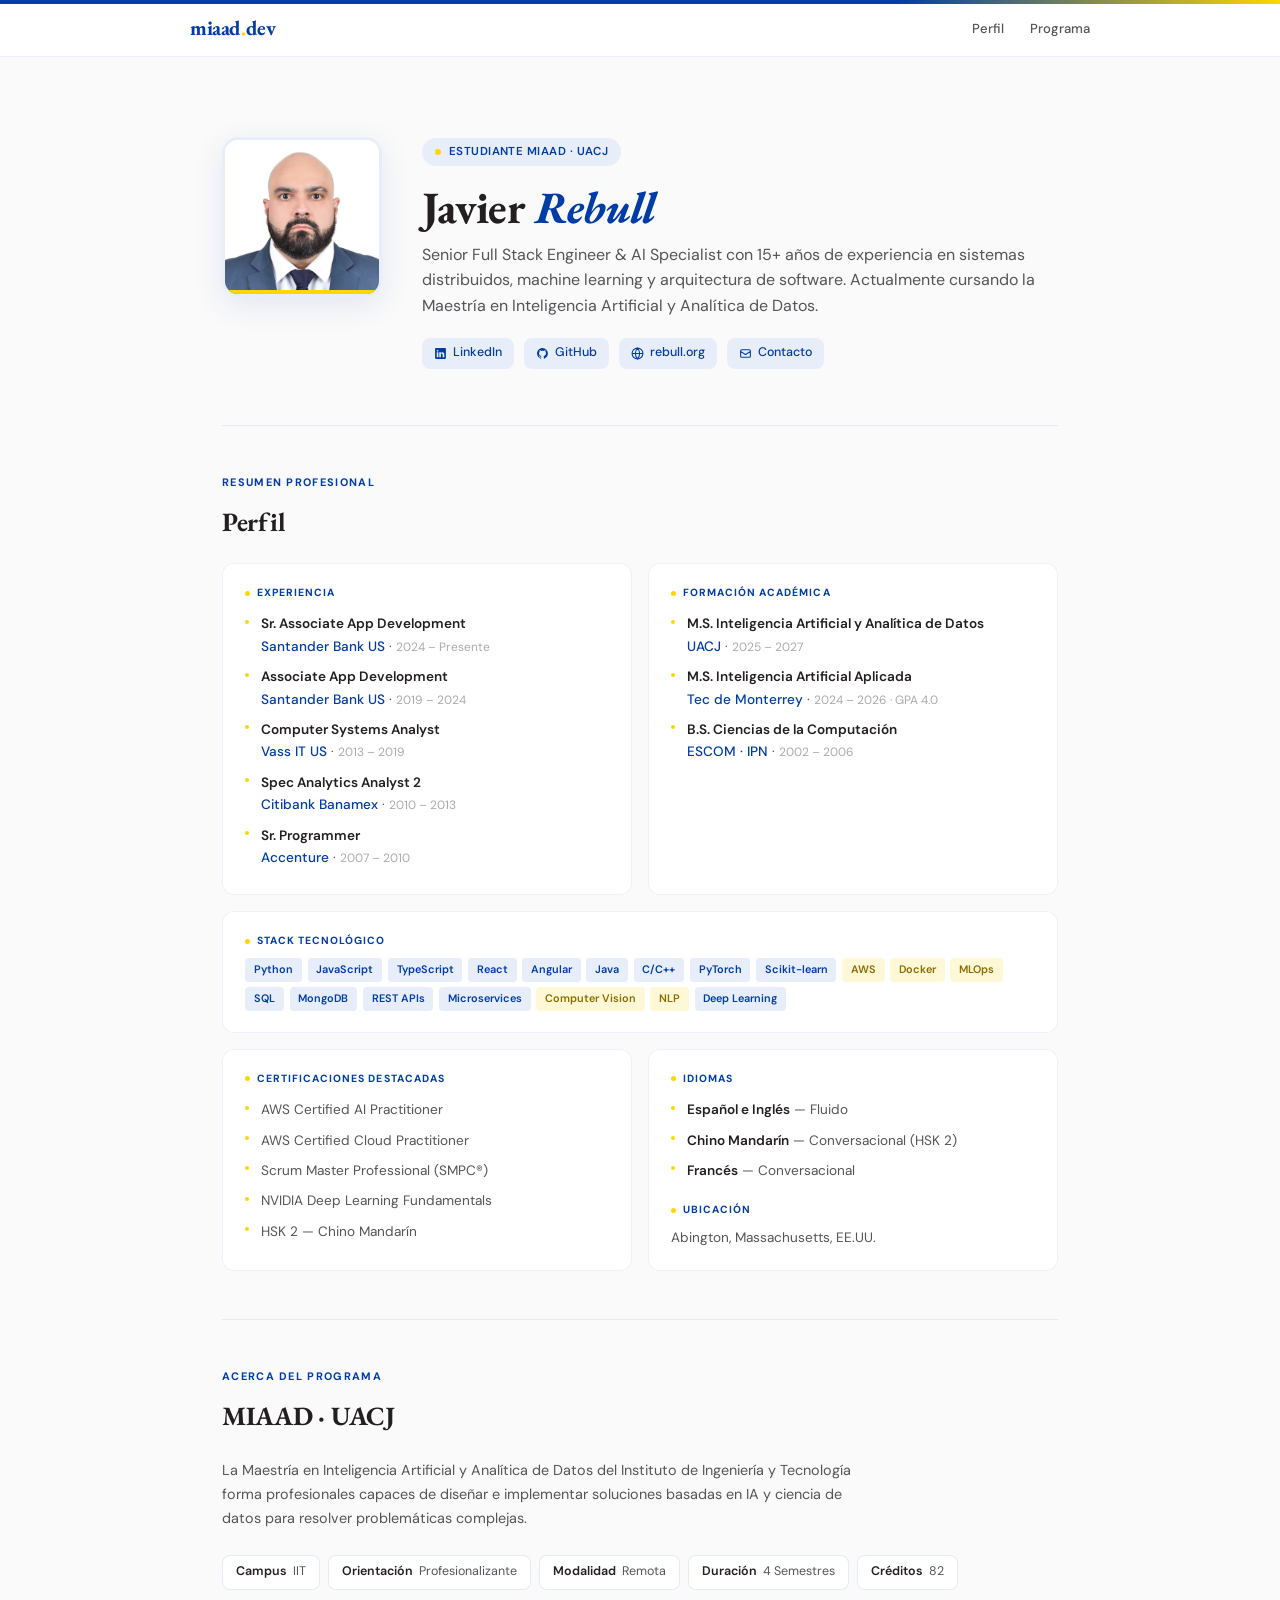
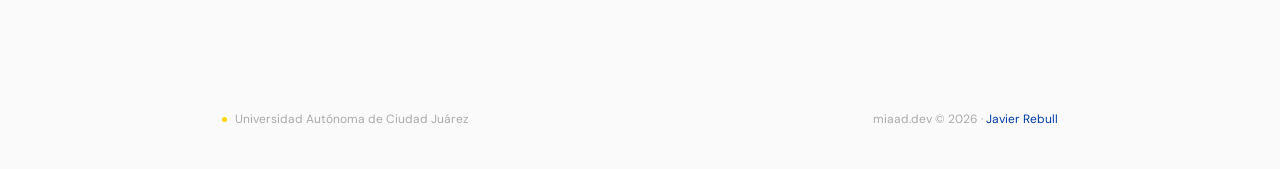
==== index.html @ 3fabf7e1 "Initial commit: miaad.dev landing page" ====
<!DOCTYPE html>
<html lang="es">
<head>
  <meta charset="UTF-8">
  <meta name="viewport" content="width=device-width, initial-scale=1.0">
  <title>Javier Rebull — miaad.dev</title>
  <meta name="description" content="Javier Rebull · Estudiante MIAAD · UACJ">
  <link rel="preconnect" href="https://fonts.googleapis.com">
  <link href="https://fonts.googleapis.com/css2?family=EB+Garamond:ital,wght@0,400;0,600;0,700;1,400&family=DM+Sans:wght@400;500;600;700&display=swap" rel="stylesheet">
  <style>
    :root {
      --azul:        #003CA6;
      --azul-dark:   #002B7A;
      --azul-light:  #E8EEF9;
      --amarillo:    #FFD600;
      --amarillo-soft:#FFF8D6;
      --gris:        #555559;
      --negro:       #231F20;
      --bg:          #FAFAFA;
      --surface:     #FFFFFF;
    }

    *, *::before, *::after { margin: 0; padding: 0; box-sizing: border-box; }
    html { scroll-behavior: smooth; }

    body {
      font-family: 'DM Sans', sans-serif;
      color: var(--negro);
      background: var(--bg);
      line-height: 1.6;
      -webkit-font-smoothing: antialiased;
    }

    /* ── Top accent ── */
    .topbar {
      position: fixed; top: 0; left: 0; right: 0; z-index: 100;
      height: 4px;
      background: linear-gradient(90deg, var(--azul) 0%, var(--azul) 70%, var(--amarillo) 100%);
    }

    /* ── Header ── */
    header {
      position: sticky; top: 0; z-index: 90;
      background: rgba(255,255,255,0.92);
      backdrop-filter: blur(16px);
      -webkit-backdrop-filter: blur(16px);
      border-bottom: 1px solid rgba(0,60,166,0.08);
      padding: 0 2rem;
    }
    nav {
      max-width: 900px; margin: 0 auto;
      display: flex; align-items: center; justify-content: space-between;
      height: 56px;
    }
    .logo {
      font-family: 'EB Garamond', serif;
      font-size: 1.3rem; font-weight: 700;
      color: var(--azul); text-decoration: none; letter-spacing: -0.02em;
    }
    .logo span { color: var(--amarillo); }

    .nav-links { display: flex; gap: 1.6rem; list-style: none; }
    .nav-links a {
      font-size: 0.82rem; font-weight: 500;
      color: var(--gris); text-decoration: none; transition: color 0.2s;
    }
    .nav-links a:hover { color: var(--azul); }

    /* ── Hero / Profile ── */
    .hero {
      max-width: 900px; margin: 0 auto;
      padding: 5rem 2rem 3.5rem;
      display: grid;
      grid-template-columns: 160px 1fr;
      gap: 2.5rem;
      align-items: start;
    }

    .photo-wrapper {
      width: 160px; height: 160px;
      border-radius: 16px;
      overflow: hidden;
      border: 3px solid var(--azul-light);
      box-shadow: 0 8px 30px rgba(0,60,166,0.10);
      position: relative;
    }
    .photo-wrapper::after {
      content: '';
      position: absolute; bottom: 0; left: 0; right: 0;
      height: 4px;
      background: var(--amarillo);
    }
    .photo-wrapper img {
      width: 100%; height: 100%; object-fit: cover; display: block;
    }

    .hero-text .hero-badge {
      display: inline-flex; align-items: center; gap: 0.5rem;
      background: var(--azul-light); color: var(--azul);
      font-size: 0.72rem; font-weight: 600;
      padding: 0.3rem 0.8rem; border-radius: 100px;
      margin-bottom: 1rem;
      letter-spacing: 0.04em; text-transform: uppercase;
    }
    .hero-badge::before {
      content: ''; width: 6px; height: 6px;
      background: var(--amarillo); border-radius: 50%;
    }

    .hero-text h1 {
      font-family: 'EB Garamond', serif;
      font-size: clamp(2rem, 4.5vw, 2.8rem);
      font-weight: 700; color: var(--negro);
      line-height: 1.15; letter-spacing: -0.02em;
      margin-bottom: 0.5rem;
    }
    .hero-text h1 em { font-style: italic; color: var(--azul); }

    .hero-subtitle {
      font-size: 1rem; color: var(--gris); margin-bottom: 1.2rem;
    }

    .hero-links {
      display: flex; flex-wrap: wrap; gap: 0.6rem;
    }
    .hero-links a {
      display: inline-flex; align-items: center; gap: 0.4rem;
      font-size: 0.78rem; font-weight: 500;
      color: var(--azul); text-decoration: none;
      background: var(--azul-light);
      padding: 0.35rem 0.75rem; border-radius: 8px;
      transition: background 0.2s, color 0.2s;
    }
    .hero-links a:hover { background: var(--azul); color: #fff; }
    .hero-links a svg { width: 13px; height: 13px; }

    /* ── Shared ── */
    .wrapper { max-width: 900px; margin: 0 auto; padding: 0 2rem; }
    .divider hr { border: none; height: 1px; background: rgba(0,60,166,0.08); }

    section { max-width: 900px; margin: 0 auto; padding: 3rem 2rem; }
    .section-label {
      font-size: 0.68rem; font-weight: 700;
      letter-spacing: 0.12em; text-transform: uppercase;
      color: var(--azul); margin-bottom: 0.6rem;
    }
    section h2 {
      font-family: 'EB Garamond', serif;
      font-size: 1.65rem; font-weight: 700;
      color: var(--negro); margin-bottom: 1.25rem;
      letter-spacing: -0.01em;
    }

    /* ── CV Cards ── */
    .cv-grid {
      display: grid;
      grid-template-columns: 1fr 1fr;
      gap: 1rem;
    }
    .cv-card {
      background: var(--surface);
      border: 1px solid rgba(0,60,166,0.07);
      border-radius: 12px;
      padding: 1.3rem 1.4rem;
    }
    .cv-card.full { grid-column: 1 / -1; }
    .cv-card-label {
      font-size: 0.65rem; font-weight: 700;
      text-transform: uppercase; letter-spacing: 0.1em;
      color: var(--azul); margin-bottom: 0.5rem;
      display: flex; align-items: center; gap: 0.4rem;
    }
    .cv-card-label .accent {
      width: 5px; height: 5px;
      background: var(--amarillo); border-radius: 50%;
    }
    .cv-card p, .cv-card li {
      font-size: 0.85rem; color: var(--gris); line-height: 1.65;
    }
    .cv-card ul { list-style: none; padding: 0; }
    .cv-card ul li {
      padding: 0.25rem 0; padding-left: 1rem; position: relative;
    }
    .cv-card ul li::before {
      content: ''; position: absolute; left: 0; top: 0.65rem;
      width: 4px; height: 4px;
      background: var(--amarillo); border-radius: 50%;
    }
    .cv-card .role { font-weight: 600; color: var(--negro); }
    .cv-card .org { color: var(--azul); font-weight: 500; }
    .cv-card .period { font-size: 0.75rem; color: #aaa; }

    .tag-row { display: flex; flex-wrap: wrap; gap: 0.35rem; margin-top: 0.4rem; }
    .tag {
      font-size: 0.68rem; font-weight: 600;
      background: var(--azul-light); color: var(--azul);
      padding: 0.2rem 0.55rem; border-radius: 4px;
    }
    .tag.yellow { background: var(--amarillo-soft); color: #8A6D00; }

    /* ── Convocatoria ── */
    .convocatoria {
      background: var(--azul); border-radius: 14px;
      padding: 2rem 2.2rem; color: #fff;
      display: flex; align-items: center; justify-content: space-between;
      gap: 1.5rem; flex-wrap: wrap;
    }
    .convocatoria-text h3 {
      font-family: 'EB Garamond', serif;
      font-size: 1.4rem; font-weight: 700; margin-bottom: 0.3rem;
    }
    .convocatoria-text h3 span { color: var(--amarillo); }
    .convocatoria-text p { font-size: 0.85rem; opacity: 0.8; }
    .convocatoria-btn {
      display: inline-flex; align-items: center; gap: 0.5rem;
      background: var(--amarillo); color: var(--negro);
      font-size: 0.82rem; font-weight: 700;
      padding: 0.65rem 1.3rem; border-radius: 10px;
      text-decoration: none;
      transition: transform 0.2s, box-shadow 0.2s;
    }
    .convocatoria-btn:hover {
      transform: translateY(-1px);
      box-shadow: 0 4px 16px rgba(255,214,0,0.4);
    }
    .convocatoria-btn svg { width: 14px; height: 14px; }

    /* ── Info chips ── */
    .info-chips {
      display: flex; flex-wrap: wrap; gap: 0.5rem; margin-bottom: 2rem;
    }
    .info-chip {
      display: inline-flex; align-items: center; gap: 0.4rem;
      background: var(--surface); border: 1px solid rgba(0,60,166,0.1);
      padding: 0.4rem 0.8rem; border-radius: 8px;
      font-size: 0.78rem; color: var(--gris);
    }
    .info-chip strong { color: var(--negro); font-weight: 600; }

    /* ── Footer ── */
    footer {
      max-width: 900px; margin: 0 auto;
      padding: 2.5rem 2rem;
      display: flex; align-items: center; justify-content: space-between;
      font-size: 0.75rem; color: #aaa;
    }
    footer a { color: var(--azul); text-decoration: none; }
    footer a:hover { text-decoration: underline; }
    .footer-uacj { display: flex; align-items: center; gap: 0.5rem; }
    .footer-uacj .dot { width: 5px; height: 5px; background: var(--amarillo); border-radius: 50%; }

    /* ── Animations ── */
    .fade-in {
      opacity: 0; transform: translateY(14px);
      animation: fadeUp 0.55s ease forwards;
    }
    @keyframes fadeUp { to { opacity: 1; transform: translateY(0); } }
    .d1 { animation-delay: 0.05s; }
    .d2 { animation-delay: 0.1s; }
    .d3 { animation-delay: 0.15s; }
    .d4 { animation-delay: 0.2s; }
    .d5 { animation-delay: 0.25s; }
    .d6 { animation-delay: 0.3s; }

    /* ── Responsive ── */
    @media (max-width: 700px) {
      .hero {
        grid-template-columns: 1fr;
        text-align: center;
        padding: 4rem 1.5rem 2.5rem;
        gap: 1.5rem;
      }
      .photo-wrapper { margin: 0 auto; width: 130px; height: 130px; }
      .hero-links { justify-content: center; }
      .cv-grid { grid-template-columns: 1fr; }
      .convocatoria { flex-direction: column; text-align: center; }
      section { padding: 2.5rem 1.5rem; }
    }
  </style>
</head>
<body>

  <div class="topbar"></div>

  <!-- Nav -->
  <header>
    <nav>
      <a href="/" class="logo">miaad<span>.</span>dev</a>
      <ul class="nav-links">
        <li><a href="#perfil">Perfil</a></li>
        <li><a href="#programa">Programa</a></li>
      </ul>
    </nav>
  </header>

  <!-- Hero -->
  <div class="hero">
    <div class="photo-wrapper fade-in d1">
      <img src="javi_photo.jpg" alt="Javier Rebull" />
    </div>
    <div class="hero-text">
      <div class="hero-badge fade-in d1">Estudiante MIAAD · UACJ</div>
      <h1 class="fade-in d2">Javier <em>Rebull</em></h1>
      <p class="hero-subtitle fade-in d3">
        Senior Full Stack Engineer &amp; AI Specialist con 15+ años de experiencia en sistemas distribuidos, machine learning y arquitectura de software. Actualmente cursando la Maestría en Inteligencia Artificial y Analítica de Datos.
      </p>
      <div class="hero-links fade-in d4">
        <a href="https://www.linkedin.com/in/rebull/" target="_blank" rel="noopener">
          <svg xmlns="http://www.w3.org/2000/svg" viewBox="0 0 24 24" fill="currentColor"><path d="M20.47 2H3.53A1.45 1.45 0 002 3.47v17.06A1.45 1.45 0 003.47 22h17.06A1.45 1.45 0 0022 20.53V3.47A1.45 1.45 0 0020.47 2zM8.09 18.74h-3v-9h3v9zM6.59 8.48a1.56 1.56 0 110-3.12 1.56 1.56 0 010 3.12zM18.91 18.74h-3v-4.26c0-1.08-.02-2.47-1.5-2.47-1.5 0-1.73 1.18-1.73 2.39v4.34h-3v-9h2.89v1.3h.04a3.16 3.16 0 012.84-1.56c3.04 0 3.6 2 3.6 4.59v4.67z"/></svg>
          LinkedIn
        </a>
        <a href="https://github.com/jrebull" target="_blank" rel="noopener">
          <svg xmlns="http://www.w3.org/2000/svg" viewBox="0 0 24 24" fill="currentColor"><path d="M12 2C6.477 2 2 6.477 2 12c0 4.42 2.87 8.17 6.84 9.5.5.08.66-.23.66-.5v-1.69c-2.77.6-3.36-1.34-3.36-1.34-.46-1.16-1.11-1.47-1.11-1.47-.91-.62.07-.6.07-.6 1 .07 1.53 1.03 1.53 1.03.87 1.52 2.34 1.07 2.91.83.09-.65.35-1.09.63-1.34-2.22-.25-4.55-1.11-4.55-4.92 0-1.11.38-2 1.03-2.71-.1-.25-.45-1.29.1-2.64 0 0 .84-.27 2.75 1.02.79-.22 1.65-.33 2.5-.33.85 0 1.71.11 2.5.33 1.91-1.29 2.75-1.02 2.75-1.02.55 1.35.2 2.39.1 2.64.65.71 1.03 1.6 1.03 2.71 0 3.82-2.34 4.66-4.57 4.91.36.31.69.92.69 1.85V21c0 .27.16.59.67.5C19.14 20.16 22 16.42 22 12A10 10 0 0012 2z"/></svg>
          GitHub
        </a>
        <a href="https://rebull.org" target="_blank" rel="noopener">
          <svg xmlns="http://www.w3.org/2000/svg" fill="none" viewBox="0 0 24 24" stroke="currentColor" stroke-width="2"><circle cx="12" cy="12" r="10"/><path d="M2 12h20M12 2a15.3 15.3 0 014 10 15.3 15.3 0 01-4 10 15.3 15.3 0 01-4-10 15.3 15.3 0 014-10z"/></svg>
          rebull.org
        </a>
        <a href="mailto:rebull@outlook.com">
          <svg xmlns="http://www.w3.org/2000/svg" fill="none" viewBox="0 0 24 24" stroke="currentColor" stroke-width="2"><path stroke-linecap="round" stroke-linejoin="round" d="M3 8l7.89 5.26a2 2 0 002.22 0L21 8M5 19h14a2 2 0 002-2V7a2 2 0 00-2-2H5a2 2 0 00-2 2v10a2 2 0 002 2z"/></svg>
          Contacto
        </a>
      </div>
    </div>
  </div>

  <div class="wrapper"><div class="divider"><hr></div></div>

  <!-- Mini CV -->
  <section id="perfil">
    <p class="section-label">Resumen Profesional</p>
    <h2>Perfil</h2>

    <div class="cv-grid">

      <div class="cv-card fade-in d1">
        <div class="cv-card-label"><span class="accent"></span> Experiencia</div>
        <ul>
          <li><span class="role">Sr. Associate App Development</span><br><span class="org">Santander Bank US</span> · <span class="period">2024 – Presente</span></li>
          <li><span class="role">Associate App Development</span><br><span class="org">Santander Bank US</span> · <span class="period">2019 – 2024</span></li>
          <li><span class="role">Computer Systems Analyst</span><br><span class="org">Vass IT US</span> · <span class="period">2013 – 2019</span></li>
          <li><span class="role">Spec Analytics Analyst 2</span><br><span class="org">Citibank Banamex</span> · <span class="period">2010 – 2013</span></li>
          <li><span class="role">Sr. Programmer</span><br><span class="org">Accenture</span> · <span class="period">2007 – 2010</span></li>
        </ul>
      </div>

      <div class="cv-card fade-in d2">
        <div class="cv-card-label"><span class="accent"></span> Formación Académica</div>
        <ul>
          <li><span class="role">M.S. Inteligencia Artificial y Analítica de Datos</span><br><span class="org">UACJ</span> · <span class="period">2025 – 2027</span></li>
          <li><span class="role">M.S. Inteligencia Artificial Aplicada</span><br><span class="org">Tec de Monterrey</span> · <span class="period">2024 – 2026 · GPA 4.0</span></li>
          <li><span class="role">B.S. Ciencias de la Computación</span><br><span class="org">ESCOM · IPN</span> · <span class="period">2002 – 2006</span></li>
        </ul>
      </div>

      <div class="cv-card full fade-in d3">
        <div class="cv-card-label"><span class="accent"></span> Stack Tecnológico</div>
        <div class="tag-row">
          <span class="tag">Python</span>
          <span class="tag">JavaScript</span>
          <span class="tag">TypeScript</span>
          <span class="tag">React</span>
          <span class="tag">Angular</span>
          <span class="tag">Java</span>
          <span class="tag">C/C++</span>
          <span class="tag">PyTorch</span>
          <span class="tag">Scikit-learn</span>
          <span class="tag yellow">AWS</span>
          <span class="tag yellow">Docker</span>
          <span class="tag yellow">MLOps</span>
          <span class="tag">SQL</span>
          <span class="tag">MongoDB</span>
          <span class="tag">REST APIs</span>
          <span class="tag">Microservices</span>
          <span class="tag yellow">Computer Vision</span>
          <span class="tag yellow">NLP</span>
          <span class="tag">Deep Learning</span>
        </div>
      </div>

      <div class="cv-card fade-in d4">
        <div class="cv-card-label"><span class="accent"></span> Certificaciones Destacadas</div>
        <ul>
          <li>AWS Certified AI Practitioner</li>
          <li>AWS Certified Cloud Practitioner</li>
          <li>Scrum Master Professional (SMPC®)</li>
          <li>NVIDIA Deep Learning Fundamentals</li>
          <li>HSK 2 — Chino Mandarín</li>
        </ul>
      </div>

      <div class="cv-card fade-in d5">
        <div class="cv-card-label"><span class="accent"></span> Idiomas</div>
        <ul>
          <li><span class="role">Español e Inglés</span> — Fluido</li>
          <li><span class="role">Chino Mandarín</span> — Conversacional (HSK 2)</li>
          <li><span class="role">Francés</span> — Conversacional</li>
        </ul>
        <div style="margin-top:1rem;">
          <div class="cv-card-label"><span class="accent"></span> Ubicación</div>
          <p>Abington, Massachusetts, EE.UU.</p>
        </div>
      </div>

    </div>
  </section>

  <div class="wrapper"><div class="divider"><hr></div></div>

  <!-- Programa -->
  <section id="programa">
    <p class="section-label">Acerca del Programa</p>
    <h2>MIAAD · UACJ</h2>

    <p style="font-size:0.9rem; color:var(--gris); max-width:640px; margin-bottom:1.5rem; line-height:1.7;">
      La Maestría en Inteligencia Artificial y Analítica de Datos del Instituto de Ingeniería y Tecnología forma profesionales capaces de diseñar e implementar soluciones basadas en IA y ciencia de datos para resolver problemáticas complejas.
    </p>

    <div class="info-chips">
      <div class="info-chip"><strong>Campus</strong> IIT</div>
      <div class="info-chip"><strong>Orientación</strong> Profesionalizante</div>
      <div class="info-chip"><strong>Modalidad</strong> Remota</div>
      <div class="info-chip"><strong>Duración</strong> 4 Semestres</div>
      <div class="info-chip"><strong>Créditos</strong> 82</div>
    </div>


  </section>

  <!-- Footer -->
  <footer>
    <div class="footer-uacj">
      <span class="dot"></span>
      <span>Universidad Autónoma de Ciudad Juárez</span>
    </div>
    <span>miaad.dev &copy; 2026 · <a href="https://rebull.org">Javier Rebull</a></span>
  </footer>

</body>
</html>
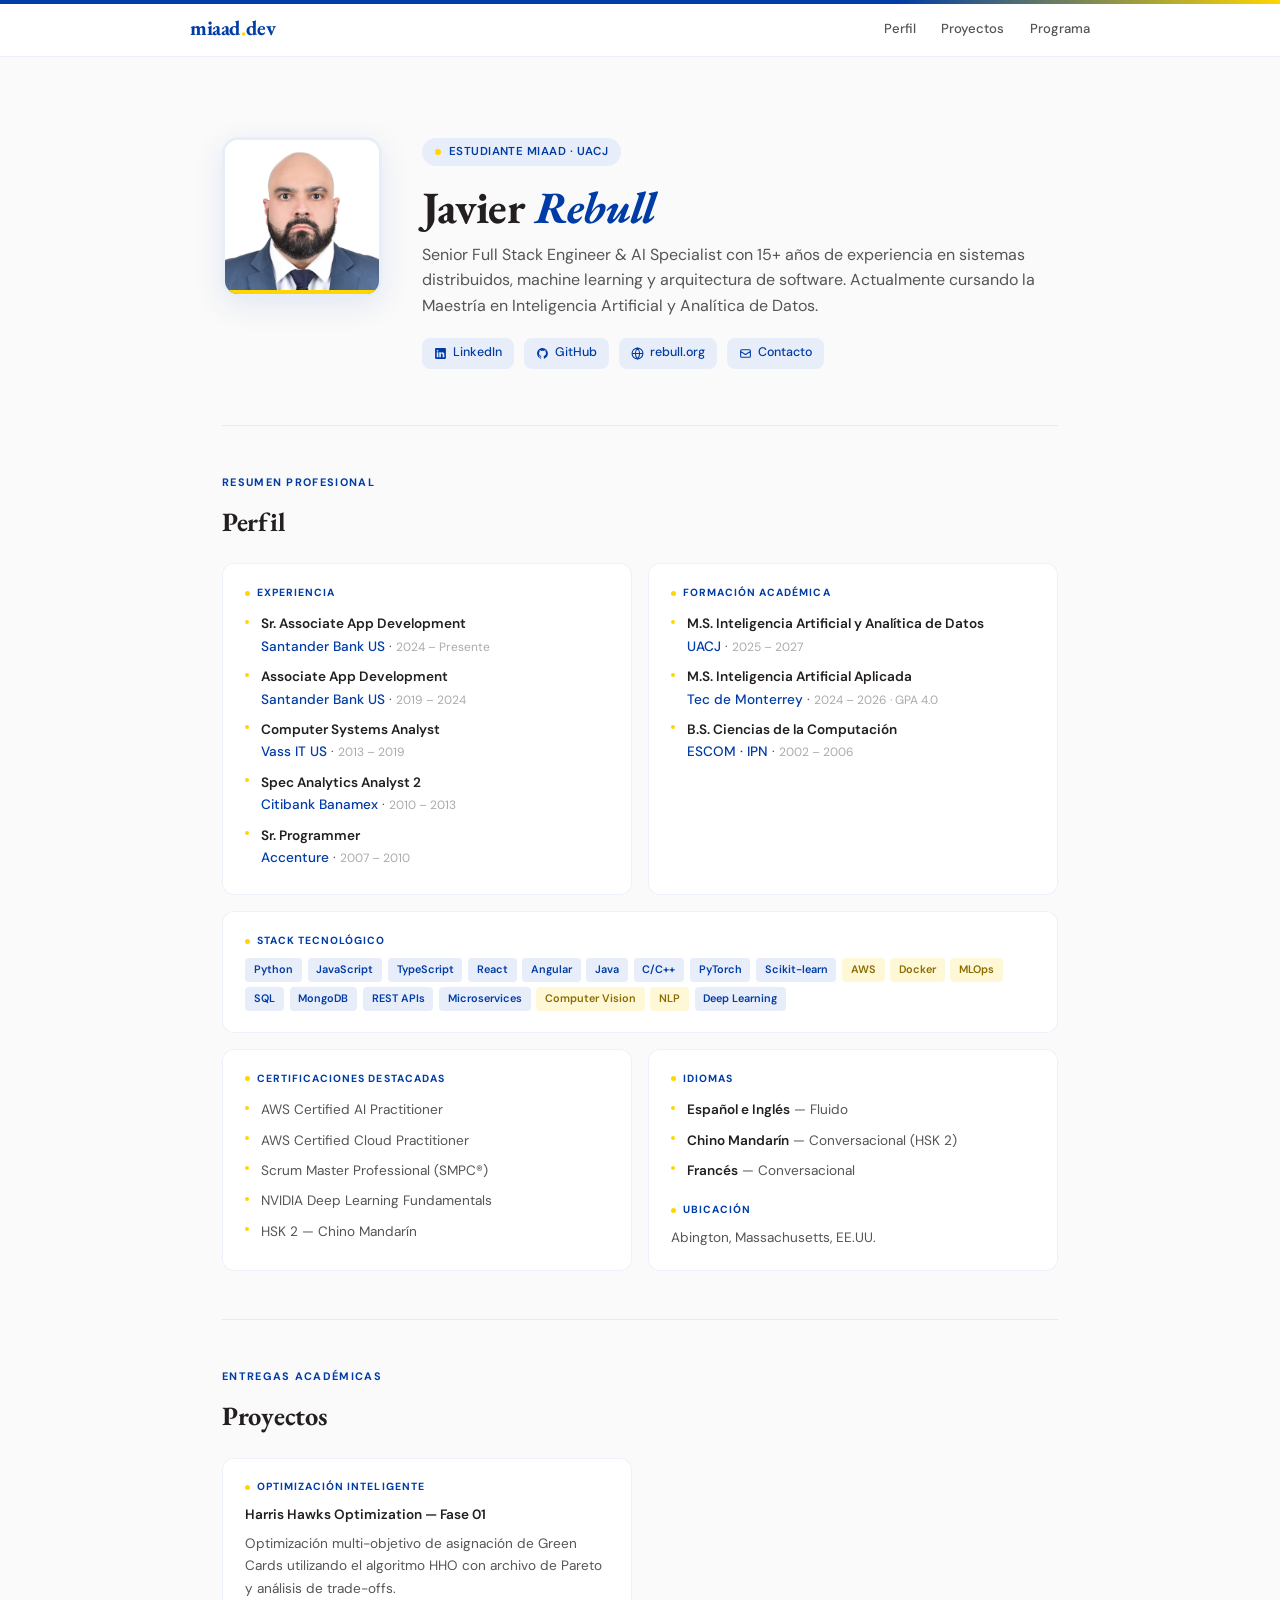
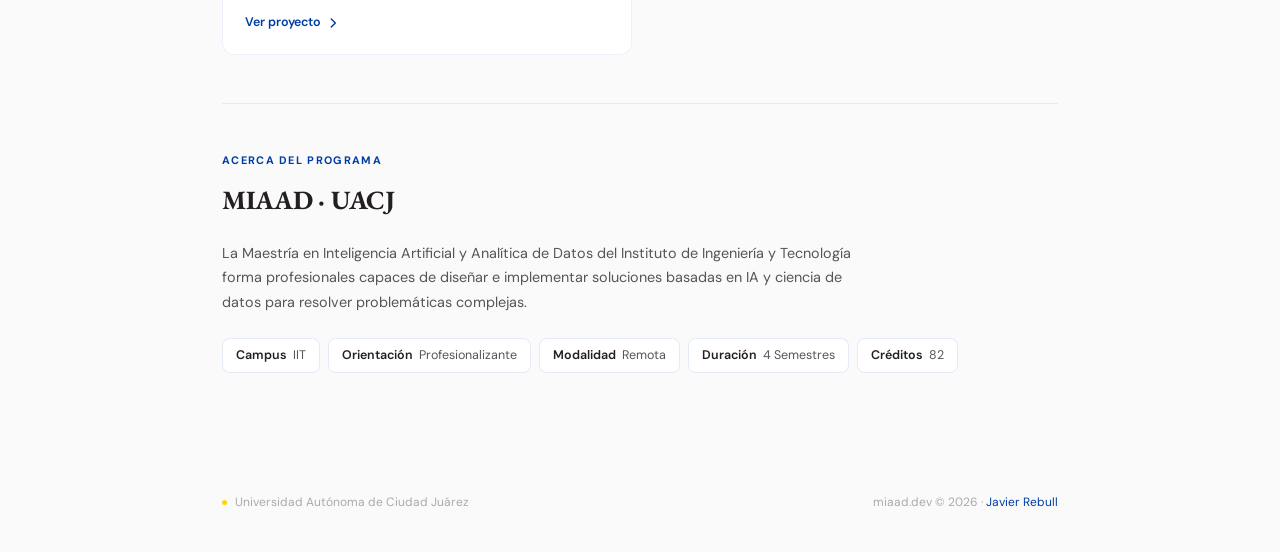
==== commit d943a1cc: "HHO Presentacion v4" ====
--- a/index.html
+++ b/index.html
@@ -288,6 +288,7 @@
       <a href="/" class="logo">miaad<span>.</span>dev</a>
       <ul class="nav-links">
         <li><a href="#perfil">Perfil</a></li>
+        <li><a href="#proyectos">Proyectos</a></li>
         <li><a href="#programa">Programa</a></li>
       </ul>
     </nav>
@@ -408,6 +409,26 @@
 
   <div class="wrapper"><div class="divider"><hr></div></div>
 
+  <!-- Proyectos -->
+  <section id="proyectos">
+    <p class="section-label">Entregas Académicas</p>
+    <h2>Proyectos</h2>
+
+    <div class="cv-grid">
+      <a href="https://miaad.dev/smartopt/hho_phase01/hho" class="cv-card fade-in d1" style="text-decoration:none;color:inherit;transition:border-color 0.25s,box-shadow 0.25s;" onmouseover="this.style.borderColor='var(--azul)';this.style.boxShadow='0 4px 20px rgba(0,60,166,0.08)'" onmouseout="this.style.borderColor='rgba(0,60,166,0.07)';this.style.boxShadow='none'">
+        <div class="cv-card-label"><span class="accent"></span> Optimización Inteligente</div>
+        <p style="margin-bottom:0.4rem;"><span class="role">Harris Hawks Optimization — Fase 01</span></p>
+        <p>Optimización multi-objetivo de asignación de Green Cards utilizando el algoritmo HHO con archivo de Pareto y análisis de trade-offs.</p>
+        <div style="display:flex;align-items:center;gap:0.3rem;margin-top:0.8rem;font-size:0.78rem;font-weight:600;color:var(--azul);">
+          Ver proyecto
+          <svg xmlns="http://www.w3.org/2000/svg" fill="none" viewBox="0 0 24 24" stroke="currentColor" stroke-width="2.5" style="width:14px;height:14px;"><path stroke-linecap="round" stroke-linejoin="round" d="M9 5l7 7-7 7"/></svg>
+        </div>
+      </a>
+    </div>
+  </section>
+
+  <div class="wrapper"><div class="divider"><hr></div></div>
+
   <!-- Programa -->
   <section id="programa">
     <p class="section-label">Acerca del Programa</p>
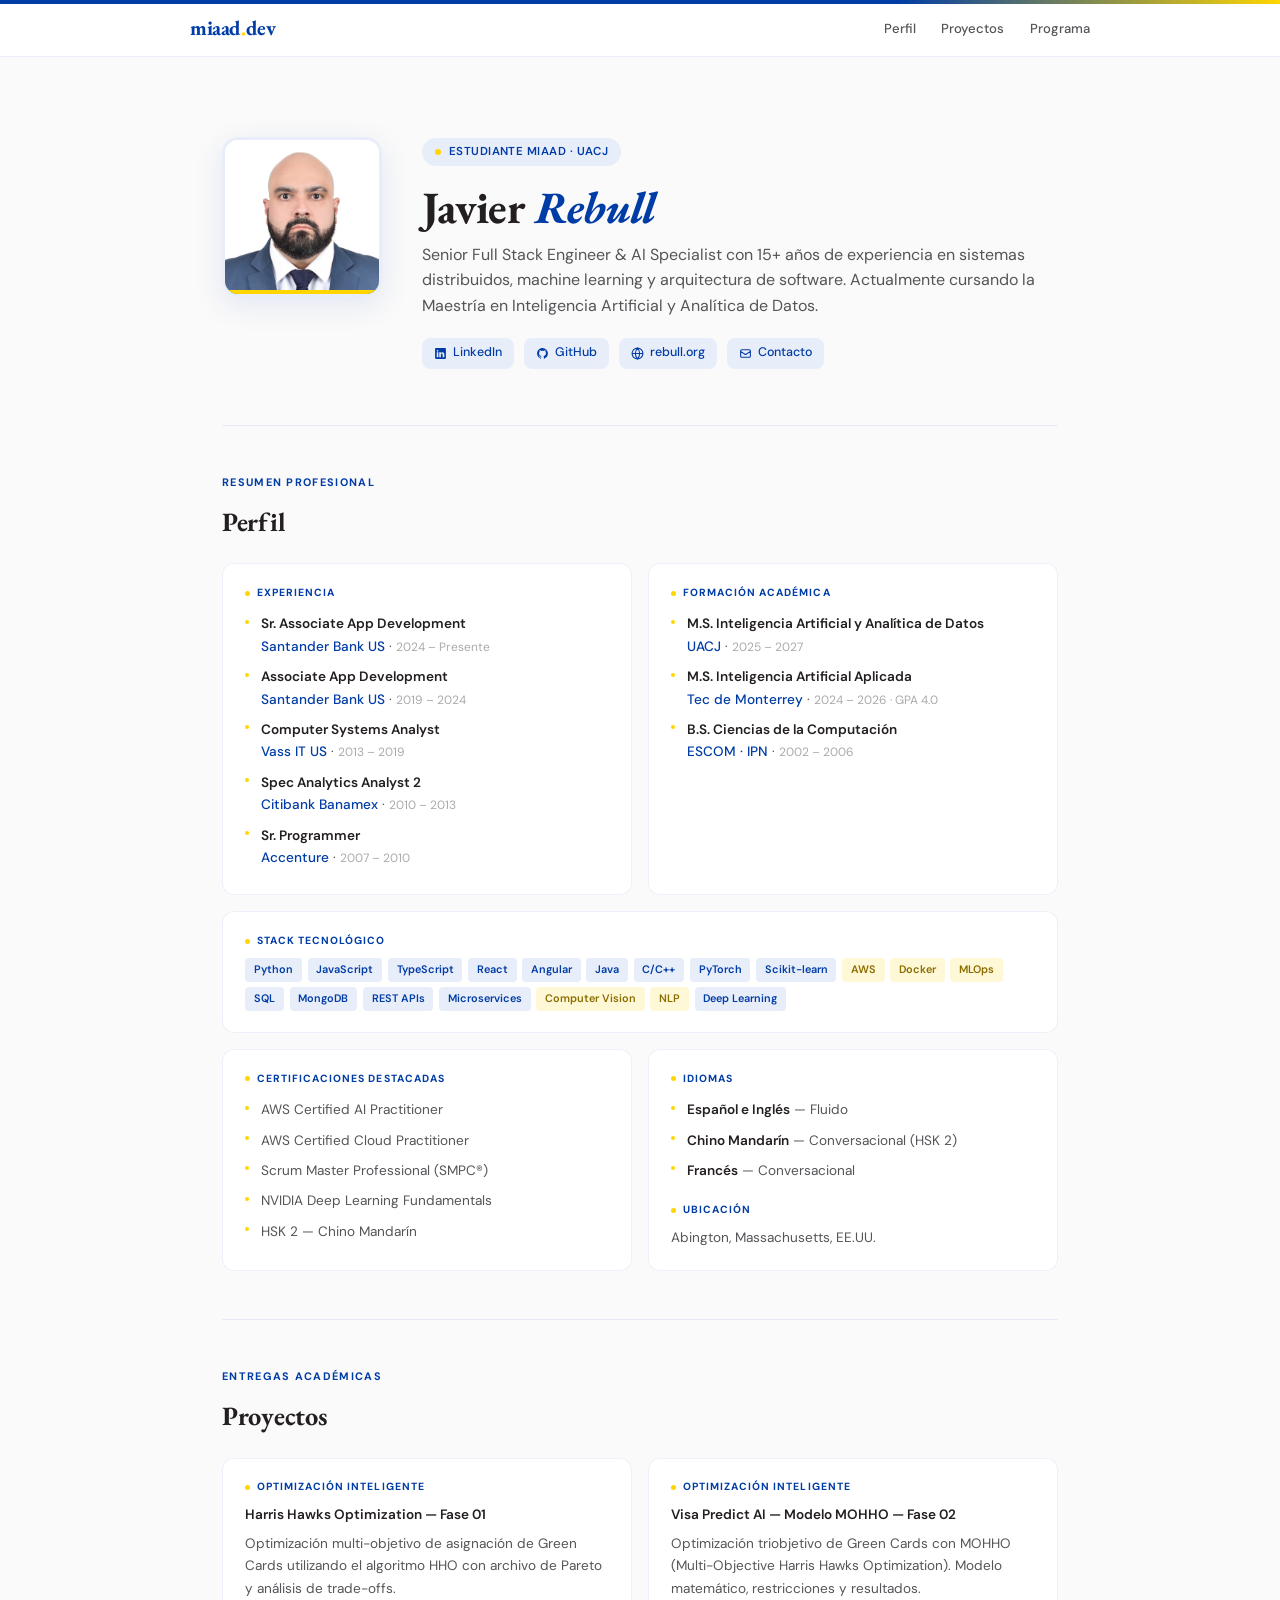
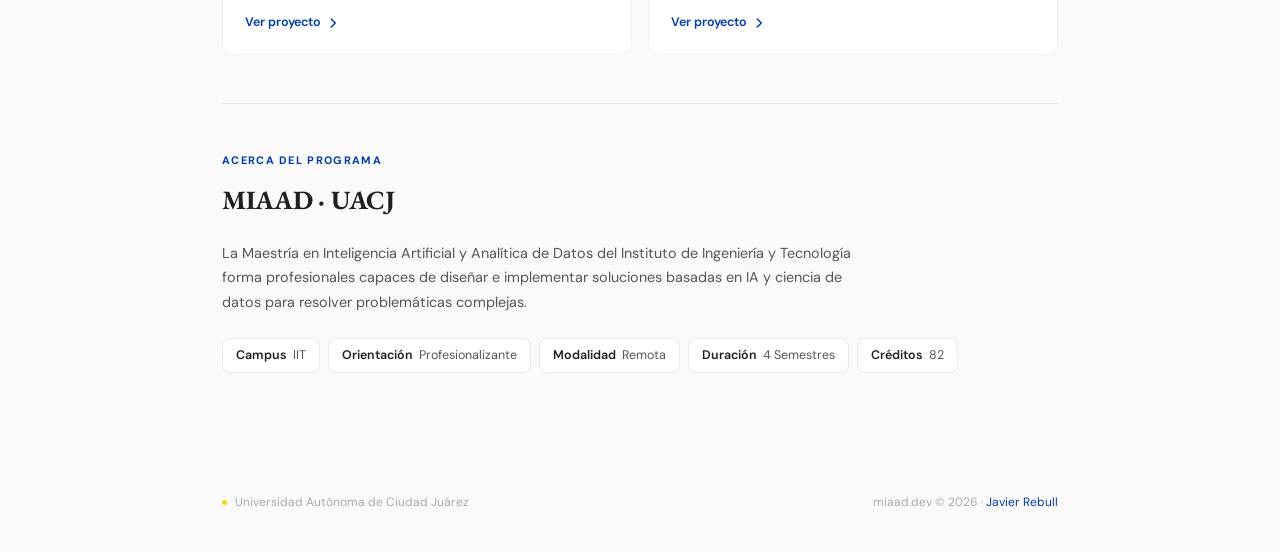
==== commit b18e5452: "Agregar enlace a MOHHO Phase 02 en sección de Proyectos" ====
--- a/index.html
+++ b/index.html
@@ -415,7 +415,7 @@
     <h2>Proyectos</h2>
 
     <div class="cv-grid">
-      <a href="https://miaad.dev/smartopt/hho_phase01/hho" class="cv-card fade-in d1" style="text-decoration:none;color:inherit;transition:border-color 0.25s,box-shadow 0.25s;" onmouseover="this.style.borderColor='var(--azul)';this.style.boxShadow='0 4px 20px rgba(0,60,166,0.08)'" onmouseout="this.style.borderColor='rgba(0,60,166,0.07)';this.style.boxShadow='none'">
+      <a href="https://miaad.dev/smartopt/hho_phase01/" class="cv-card fade-in d1" style="text-decoration:none;color:inherit;transition:border-color 0.25s,box-shadow 0.25s;" onmouseover="this.style.borderColor='var(--azul)';this.style.boxShadow='0 4px 20px rgba(0,60,166,0.08)'" onmouseout="this.style.borderColor='rgba(0,60,166,0.07)';this.style.boxShadow='none'">
         <div class="cv-card-label"><span class="accent"></span> Optimización Inteligente</div>
         <p style="margin-bottom:0.4rem;"><span class="role">Harris Hawks Optimization — Fase 01</span></p>
         <p>Optimización multi-objetivo de asignación de Green Cards utilizando el algoritmo HHO con archivo de Pareto y análisis de trade-offs.</p>
@@ -424,6 +424,16 @@
           <svg xmlns="http://www.w3.org/2000/svg" fill="none" viewBox="0 0 24 24" stroke="currentColor" stroke-width="2.5" style="width:14px;height:14px;"><path stroke-linecap="round" stroke-linejoin="round" d="M9 5l7 7-7 7"/></svg>
         </div>
       </a>
+
+      <a href="https://miaad.dev/smartopt/mohho_phase02/visa_predict_ai" class="cv-card fade-in d2" style="text-decoration:none;color:inherit;transition:border-color 0.25s,box-shadow 0.25s;" onmouseover="this.style.borderColor='var(--azul)';this.style.boxShadow='0 4px 20px rgba(0,60,166,0.08)'" onmouseout="this.style.borderColor='rgba(0,60,166,0.07)';this.style.boxShadow='none'">
+        <div class="cv-card-label"><span class="accent"></span> Optimización Inteligente</div>
+        <p style="margin-bottom:0.4rem;"><span class="role">Visa Predict AI — Modelo MOHHO — Fase 02</span></p>
+        <p>Optimización triobjetivo de Green Cards con MOHHO (Multi-Objective Harris Hawks Optimization). Modelo matemático, restricciones y resultados.</p>
+        <div style="display:flex;align-items:center;gap:0.3rem;margin-top:0.8rem;font-size:0.78rem;font-weight:600;color:var(--azul);">
+          Ver proyecto
+          <svg xmlns="http://www.w3.org/2000/svg" fill="none" viewBox="0 0 24 24" stroke="currentColor" stroke-width="2.5" style="width:14px;height:14px;"><path stroke-linecap="round" stroke-linejoin="round" d="M9 5l7 7-7 7"/></svg>
+        </div>
+      </a>
     </div>
   </section>
 
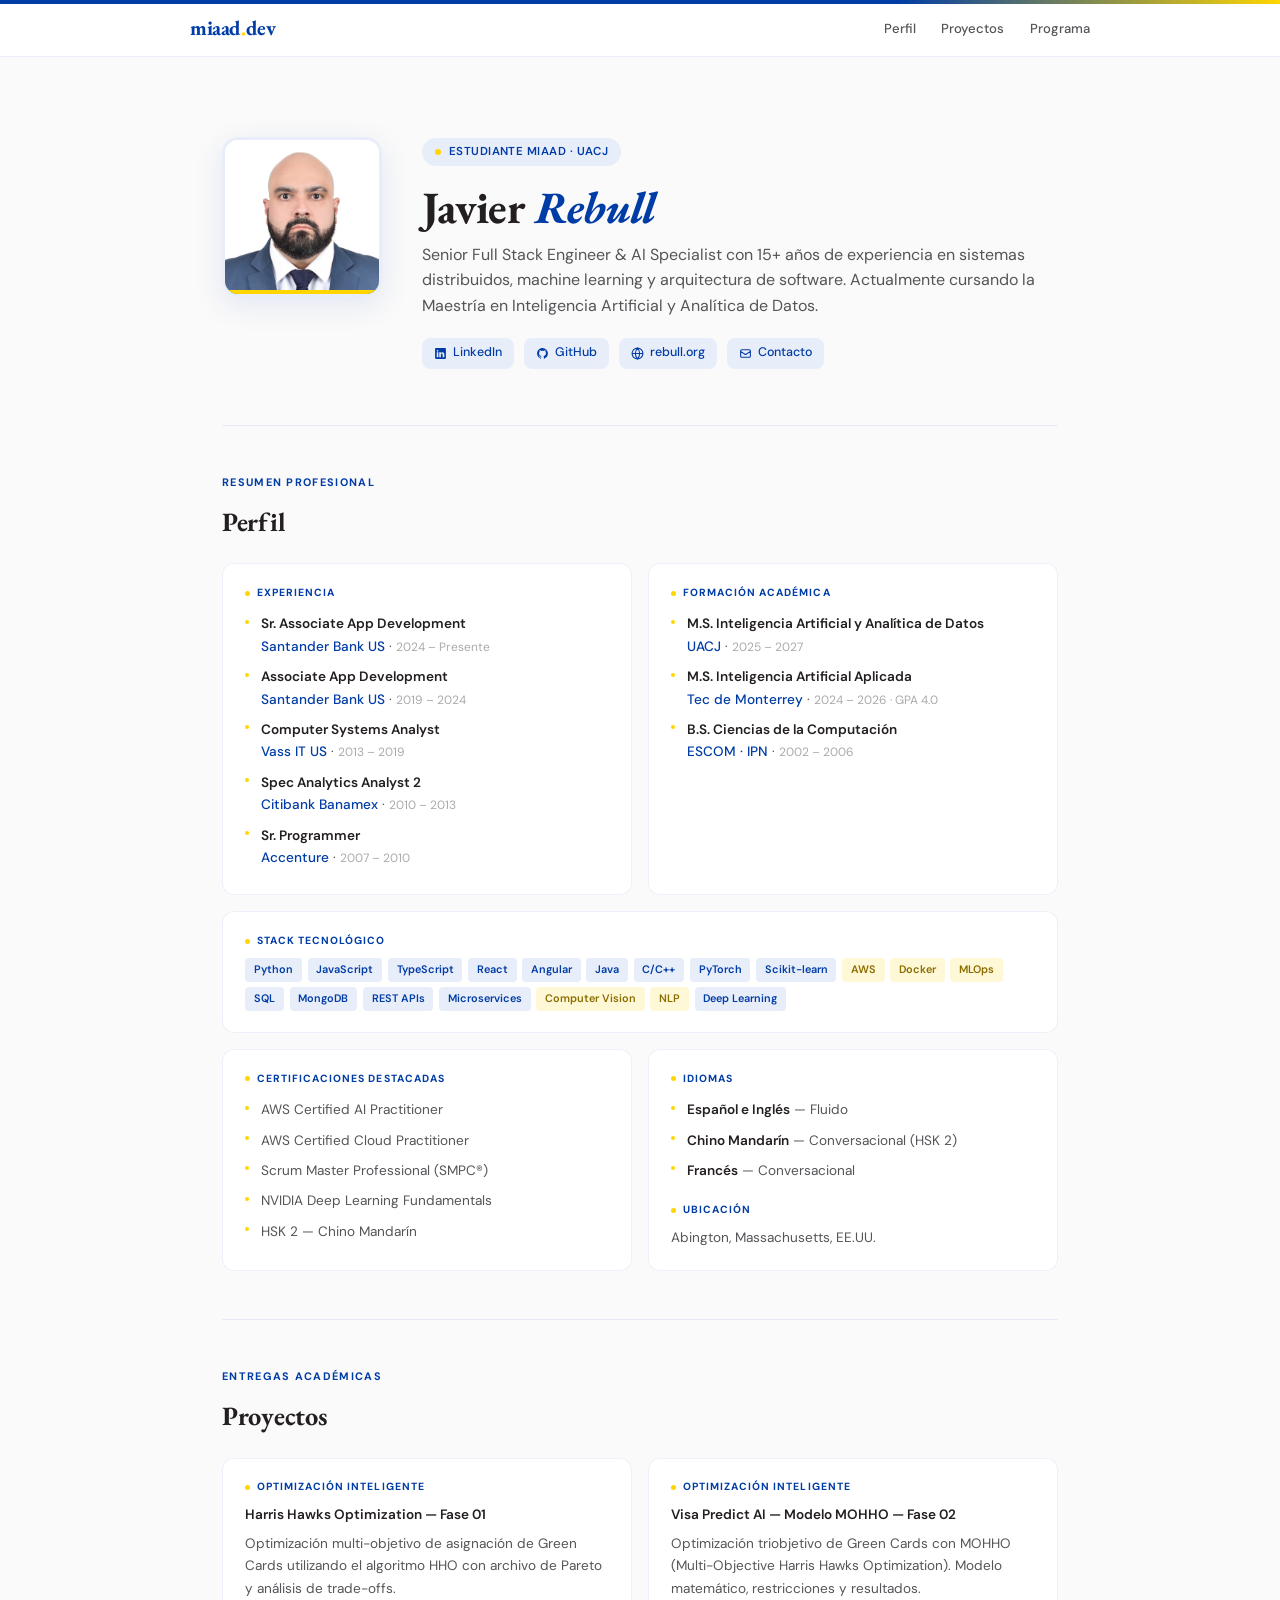
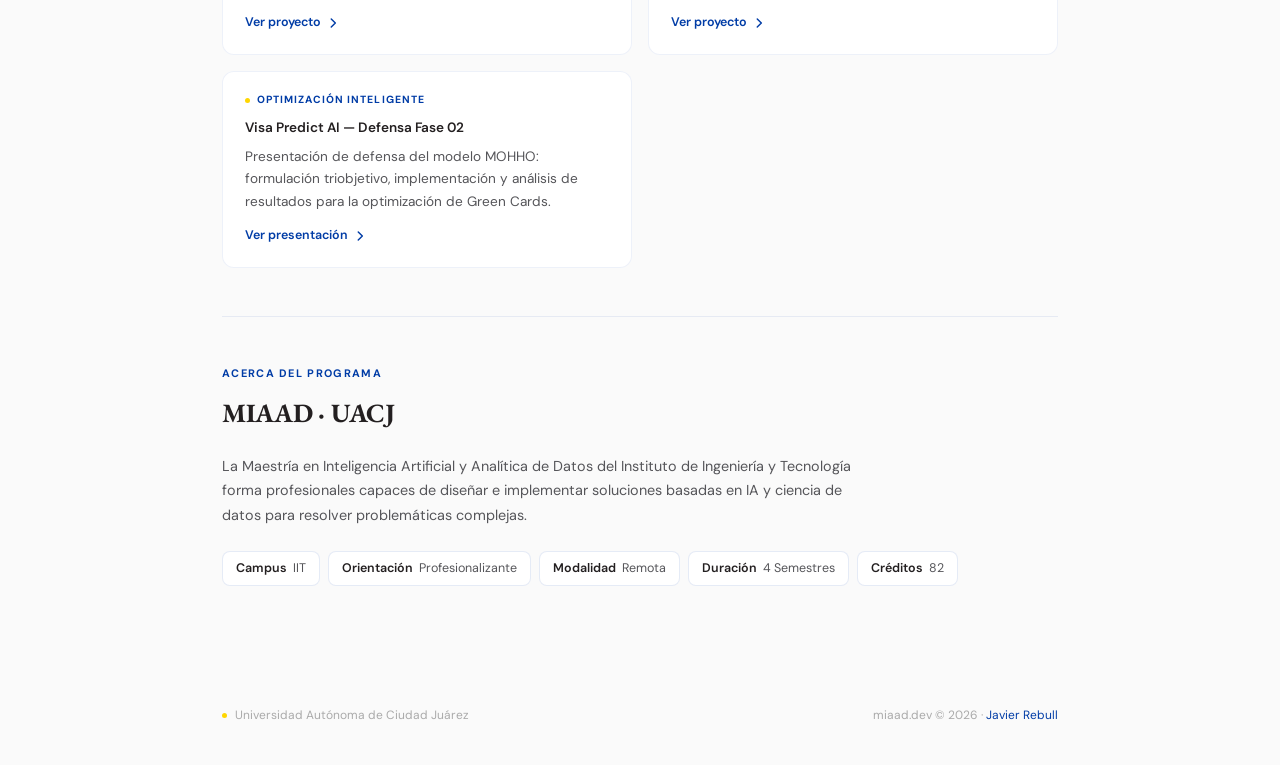
==== commit 415d3c19: "Agregar enlace a Defensa Fase 02 en sección de Proyectos" ====
--- a/index.html
+++ b/index.html
@@ -434,6 +434,16 @@
           <svg xmlns="http://www.w3.org/2000/svg" fill="none" viewBox="0 0 24 24" stroke="currentColor" stroke-width="2.5" style="width:14px;height:14px;"><path stroke-linecap="round" stroke-linejoin="round" d="M9 5l7 7-7 7"/></svg>
         </div>
       </a>
+
+      <a href="https://miaad.dev/smartopt/mohho_phase02/defensa_fase2_final" class="cv-card fade-in d3" style="text-decoration:none;color:inherit;transition:border-color 0.25s,box-shadow 0.25s;" onmouseover="this.style.borderColor='var(--azul)';this.style.boxShadow='0 4px 20px rgba(0,60,166,0.08)'" onmouseout="this.style.borderColor='rgba(0,60,166,0.07)';this.style.boxShadow='none'">
+        <div class="cv-card-label"><span class="accent"></span> Optimización Inteligente</div>
+        <p style="margin-bottom:0.4rem;"><span class="role">Visa Predict AI — Defensa Fase 02</span></p>
+        <p>Presentación de defensa del modelo MOHHO: formulación triobjetivo, implementación y análisis de resultados para la optimización de Green Cards.</p>
+        <div style="display:flex;align-items:center;gap:0.3rem;margin-top:0.8rem;font-size:0.78rem;font-weight:600;color:var(--azul);">
+          Ver presentación
+          <svg xmlns="http://www.w3.org/2000/svg" fill="none" viewBox="0 0 24 24" stroke="currentColor" stroke-width="2.5" style="width:14px;height:14px;"><path stroke-linecap="round" stroke-linejoin="round" d="M9 5l7 7-7 7"/></svg>
+        </div>
+      </a>
     </div>
   </section>
 
